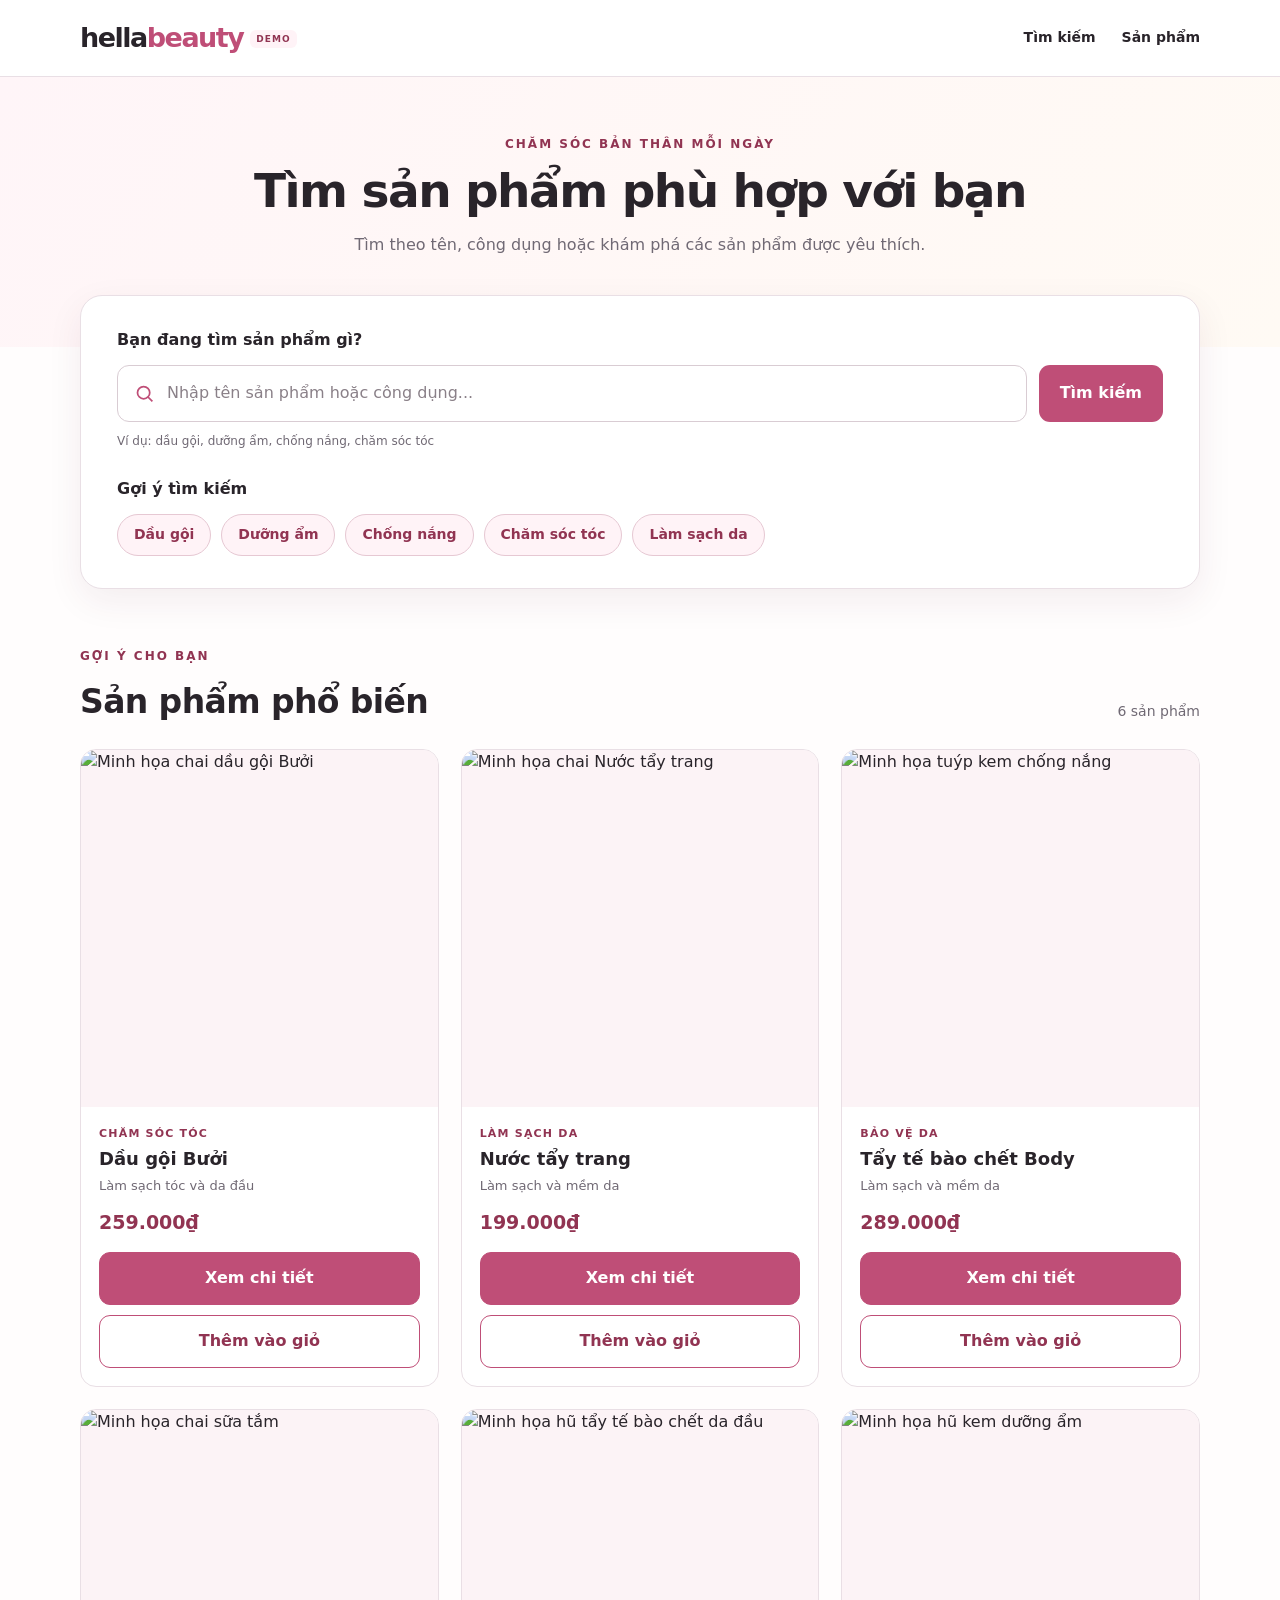
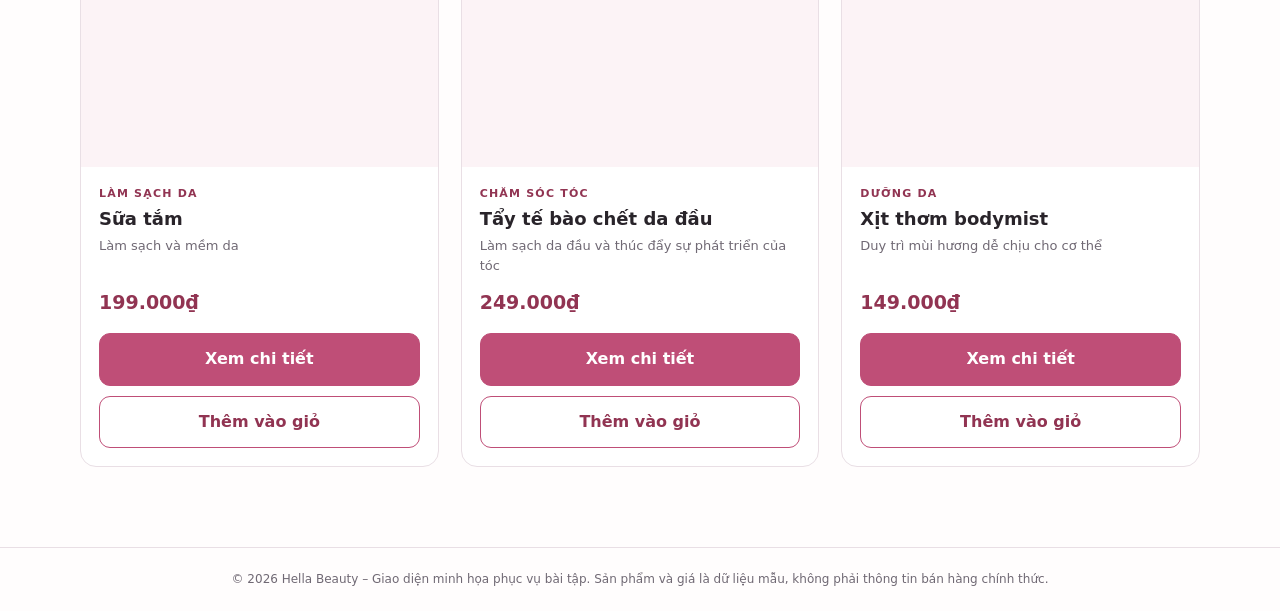
==== index.html @ aa814d8e "Add files via upload" ====
﻿<!DOCTYPE html>
<html lang="vi">
<head>
  <meta charset="UTF-8">
  <meta name="viewport" content="width=device-width, initial-scale=1.0">
  <meta name="description" content="Giao diện tìm kiếm và khám phá sản phẩm mỹ phẩm – bản demo HTML5, CSS3 và JavaScript thuần.">
  <title>Tìm kiếm sản phẩm | Hella Beauty Demo</title>
  <link rel="stylesheet" href="styles.css">
  <script src="script.js" defer></script>
</head>
<body>
  <header class="site-header">
    <div class="container header-inner">
      <a class="brand" href="index.html" aria-label="Hella Beauty Demo - về đầu trang">hella<span>beauty</span><small>DEMO</small></a>
      <nav class="main-nav" aria-label="Điều hướng chính">
        <a href="#tim-kiem">Tìm kiếm</a>
        <a href="#san-pham">Sản phẩm</a>
      </nav>
    </div>
  </header>

  <main>
    <section class="hero" aria-labelledby="page-title">
      <div class="container">
        <p class="eyebrow">CHĂM SÓC BẢN THÂN MỖI NGÀY</p>
        <h1 id="page-title">Tìm sản phẩm phù hợp với bạn</h1>
        <p class="hero-description">Tìm theo tên, công dụng hoặc khám phá các sản phẩm được yêu thích.</p>
      </div>
    </section>

    <section class="search-section container" id="tim-kiem" aria-labelledby="search-heading">
      <h2 id="search-heading" class="visually-hidden">Tìm kiếm sản phẩm</h2>
      <div class="search-panel">
        <form class="search-form" id="search-form" role="search">
          <label for="search-input" class="search-label">Bạn đang tìm sản phẩm gì?</label>
          <div class="search-row">
            <div class="input-wrap">
              <svg class="search-icon" width="21" height="21" viewBox="0 0 24 24" fill="none" stroke="currentColor" stroke-width="2" aria-hidden="true"><circle cx="11" cy="11" r="7"></circle><path d="m16 16 5 5"></path></svg>
              <input id="search-input" type="search" name="q" autocomplete="off" placeholder="Nhập tên sản phẩm hoặc công dụng..." aria-describedby="search-hint" aria-controls="history-section">
            </div>
            <button class="btn btn-primary search-submit" type="submit">Tìm kiếm</button>
          </div>
          <p id="search-hint" class="hint">Ví dụ: dầu gội, dưỡng ẩm, chống nắng, chăm sóc tóc</p>
        </form>

        <section class="history-section" id="history-section" aria-labelledby="history-heading" hidden>
          <div class="section-heading-inline">
            <h3 id="history-heading">Tìm kiếm gần đây</h3>
            <button type="button" class="text-button" id="clear-history">Xóa lịch sử</button>
          </div>
          <ul id="history-list" class="history-list" aria-label="Các tìm kiếm gần đây"></ul>
        </section>

        <section class="suggestions" aria-labelledby="suggestions-heading">
          <h3 id="suggestions-heading">Gợi ý tìm kiếm</h3>
          <div class="chip-list">
            <button type="button" class="chip" data-query="Dầu gội">Dầu gội</button>
            <button type="button" class="chip" data-query="Dưỡng ẩm">Dưỡng ẩm</button>
            <button type="button" class="chip" data-query="Chống nắng">Chống nắng</button>
            <button type="button" class="chip" data-query="Chăm sóc tóc">Chăm sóc tóc</button>
            <button type="button" class="chip" data-query="Làm sạch da">Làm sạch da</button>
          </div>
        </section>
      </div>
    </section>

    <section class="products-section container" id="san-pham" aria-labelledby="products-heading">
      <div class="products-heading-row">
        <div>
          <p class="eyebrow">GỢI Ý CHO BẠN</p>
          <h2 id="products-heading">Sản phẩm phổ biến</h2>
        </div>
        <p class="product-count" id="product-count">6 sản phẩm</p>
      </div>
      <p id="search-feedback" class="search-feedback" role="status" aria-live="polite"></p>
      <div class="product-grid" id="product-grid">
        <article class="product-card" data-name="Dầu gội Bưởi" data-keywords="dau goi buoi cham soc toc lam sach toc">
          <div class="product-image"><img src="image/dau-goi.webp" alt="Minh họa chai dầu gội Bưởi" width="360" height="360"></div>
          <div class="product-info"><p class="product-category">CHĂM SÓC TÓC</p><h3>Dầu gội Bưởi</h3><p class="product-description">Làm sạch tóc và da đầu</p><p class="product-price">259.000₫</p>
            <button class="btn btn-detail" type="button" data-product="Dầu gội Bưởi">Xem chi tiết</button>
            <button class="btn btn-outline product-action" type="button" data-product="Dầu gội Bưởi">Thêm vào giỏ</button></div>
        </article>
        <article class="product-card" data-name="Nước tẩy trang" data-keywords="nuoc tay trang lam sach da mat">
          <div class="product-image"><img src="image/tay-trang.webp" alt="Minh họa chai Nước tẩy trang" width="360" height="360"></div>
          <div class="product-info"><p class="product-category">LÀM SẠCH DA</p><h3>Nước tẩy trang</h3><p class="product-description">Làm sạch và mềm da</p><p class="product-price">199.000₫</p>
            <button class="btn btn-detail" type="button" data-product="Nước tẩy trang">Xem chi tiết</button>
            <button class="btn btn-outline product-action" type="button" data-product="Nước tẩy trang">Thêm vào giỏ</button></div>
        </article>
        <article class="product-card" data-name="Tẩy tế bào chết Body" data-keywords="tay te bao chet body">
          <div class="product-image"><img src="image/tay-te-bao-body.webp" alt="Minh họa tuýp kem chống nắng" width="360" height="360"></div>
          <div class="product-info"><p class="product-category">BẢO VỆ DA</p><h3>Tẩy tế bào chết Body</h3><p class="product-description">Làm sạch và mềm da</p><p class="product-price">289.000₫</p>
            <button class="btn btn-detail" type="button" data-product="Tẩy tế bào chết Body">Xem chi tiết</button>
            <button class="btn btn-outline product-action" type="button" data-product="Tẩy tế bào chết Body">Thêm vào giỏ</button></div>
        </article>
        <article class="product-card" data-name="Sữa tắm" data-keywords="sua tam lam sach da">
          <div class="product-image"><img src="image/sua-tam.jpg" alt="Minh họa chai sữa tắm" width="360" height="360"></div>
          <div class="product-info"><p class="product-category">LÀM SẠCH DA</p><h3>Sữa tắm</h3><p class="product-description">Làm sạch và mềm da</p><p class="product-price">199.000₫</p>
            <button class="btn btn-detail" type="button" data-product="Sữa tắm">Xem chi tiết</button>
            <button class="btn btn-outline product-action" type="button" data-product="Sữa tắm">Thêm vào giỏ</button></div>
        </article>
        <article class="product-card" data-name="Tẩy tế bào chết da đầu" data-keywords="tay te bao chet da dau">
          <div class="product-image"><img src="image/tay-te-bao-da-dau.jpg" alt="Minh họa hũ tẩy tế bào chết da đầu" width="360" height="360"></div>
          <div class="product-info"><p class="product-category">CHĂM SÓC TÓC</p><h3>Tẩy tế bào chết da đầu</h3><p class="product-description">Làm sạch da đầu và thúc đẩy sự phát triển của tóc</p><p class="product-price">249.000₫</p>
            <button class="btn btn-detail" type="button" data-product="Tẩy tế bào chết da đầu">Xem chi tiết</button>
            <button class="btn btn-outline product-action" type="button" data-product="Tẩy tế bào chết da đầu">Thêm vào giỏ</button></div>
        </article>
        <article class="product-card" data-name="Xịt thơm bodymist" data-keywords="xit thom bodymist">
          <div class="product-image"><img src="image/bodymist.webp" alt="Minh họa hũ kem dưỡng ẩm" width="360" height="360"></div>
          <div class="product-info"><p class="product-category">DƯỠNG DA</p><h3>Xịt thơm bodymist</h3><p class="product-description">Duy trì mùi hương dễ chịu cho cơ thể</p><p class="product-price">149.000₫</p>
            <button class="btn btn-detail" type="button" data-product="Xịt thơm bodymist">Xem chi tiết</button>
            <button class="btn btn-outline product-action" type="button" data-product="Xịt thơm bodymist">Thêm vào giỏ</button></div>
        </article>
      </div>
      <div id="empty-state" class="empty-state" hidden><h3>Chưa tìm thấy sản phẩm phù hợp</h3><p>Hãy thử từ khóa khác như “dưỡng ẩm”, “dầu gội” hoặc “chống nắng”.</p><button type="button" id="show-all" class="btn btn-primary">Xem tất cả sản phẩm</button></div>
    </section>
  </main>
  <footer class="site-footer"><div class="container"><p>© 2026 Hella Beauty – Giao diện minh họa phục vụ bài tập. Sản phẩm và giá là dữ liệu mẫu, không phải thông tin bán hàng chính thức.</p></div></footer>
  <div class="toast" id="toast" role="status" aria-live="polite" hidden></div>
</body>
</html>
---- styles.css ----
:root{--pink:#bf4e77;--pink-dark:#913452;--pink-light:#fff3f7;--ink:#29242a;--muted:#706974;--line:#e9dfe5;--white:#fff;--radius:16px;--shadow:0 12px 36px rgba(80,34,53,.07)}
*{box-sizing:border-box}html{scroll-behavior:smooth}body{margin:0;font-family:system-ui,-apple-system,"Segoe UI",Roboto,Arial,sans-serif;color:var(--ink);background:#fffdfd;line-height:1.55}button,input{font:inherit}button{cursor:pointer}a{color:inherit;text-decoration:none}img{display:block;max-width:100%}[hidden]{display:none!important}.container{width:min(1120px,calc(100% - 40px));margin-inline:auto}.visually-hidden{position:absolute;width:1px;height:1px;padding:0;margin:-1px;overflow:hidden;clip:rect(0,0,0,0);white-space:nowrap;border:0}
.site-header{background:white;border-bottom:1px solid var(--line)}.header-inner{min-height:76px;display:flex;justify-content:space-between;align-items:center;gap:20px}.brand{font-size:27px;font-weight:850;letter-spacing:-1.5px;white-space:nowrap}.brand span{color:var(--pink)}.brand small{font-size:9px;letter-spacing:1px;background:var(--pink-light);color:var(--pink-dark);padding:4px 6px;border-radius:6px;margin-left:7px;vertical-align:middle}.main-nav{display:flex;gap:26px;font-size:14px;font-weight:650}.main-nav a:hover{color:var(--pink)}
.hero{text-align:center;background:linear-gradient(125deg,#fff5f8,#fffaf4);padding:58px 0 90px}.eyebrow{color:var(--pink-dark);font-size:12px;letter-spacing:2px;font-weight:800;margin:0 0 10px}.hero h1{font-size:clamp(30px,4.5vw,47px);line-height:1.15;letter-spacing:-1.5px;margin:0 0 15px}.hero-description{color:var(--muted);font-size:16px;margin:0}
.search-section{margin-top:-52px;position:relative}.search-panel{padding:32px 36px;background:white;border:1px solid var(--line);border-radius:22px;box-shadow:var(--shadow)}.search-label{display:block;font-weight:750;margin-bottom:12px}.search-row{display:flex;gap:12px}.input-wrap{display:flex;align-items:center;gap:12px;border:1.5px solid #d9ccd3;border-radius:12px;padding:0 16px;min-width:0;flex:1;background:#fff}.input-wrap:focus-within{border-color:var(--pink);box-shadow:0 0 0 3px rgba(191,78,119,.15)}.search-icon{flex:none;color:var(--pink)}input[type=search]{width:100%;min-width:0;border:0;outline:0;padding:15px 0;background:transparent;color:var(--ink);font-size:16px}input::placeholder{color:#8a8088}.btn{border-radius:11px;padding:13px 20px;font-weight:750;border:1px solid transparent;transition:background .15s,color .15s,transform .15s}.btn:hover{transform:translateY(-1px)}.btn-primary{background:var(--pink);color:white}.btn-primary:hover{background:var(--pink-dark)}.btn-outline{border-color:var(--pink);color:var(--pink-dark);background:white;width:100%}.btn-outline:hover{background:var(--pink-light)}.hint{font-size:12px;color:var(--muted);margin:10px 0 0}.suggestions{margin-top:26px}.suggestions h3,.history-section h3{font-size:16px;margin:0 0 13px}.chip-list,.history-list{display:flex;gap:10px;flex-wrap:wrap}.chip{border-radius:100px;border:1px solid #e6c8d3;background:var(--pink-light);padding:9px 16px;color:var(--pink-dark);font-weight:650;font-size:14px}.chip:hover{background:#f8dce7}.history-section{border-top:1px solid var(--line);margin-top:26px;padding-top:24px}.section-heading-inline{display:flex;align-items:center;justify-content:space-between;gap:15px}.text-button{border:0;background:transparent;color:var(--pink-dark);font-weight:650;padding:4px 0}.text-button:hover{text-decoration:underline}.history-list{list-style:none;margin:0;padding:0}.history-item{display:flex;align-items:center;gap:2px;background:#f7f3f5;border-radius:100px}.history-query,.history-remove{border:0;background:transparent;padding:8px 10px;color:var(--ink)}.history-query{padding-left:14px}.history-remove{color:var(--pink-dark);font-size:20px;line-height:1;border-radius:50%}.history-query:hover{text-decoration:underline}
.products-section{padding-top:58px;padding-bottom:80px}.products-heading-row{display:flex;justify-content:space-between;align-items:end;gap:20px;margin-bottom:22px}.products-heading-row h2{margin:0;font-size:clamp(25px,3vw,33px);letter-spacing:-.6px}.product-count{font-size:14px;color:var(--muted);margin:0 0 4px}.search-feedback{color:var(--muted);margin:-5px 0 15px;font-size:14px}.search-feedback:empty{display:none}.product-grid{display:grid;grid-template-columns:repeat(3,minmax(0,1fr));gap:22px}.product-card{border:1px solid var(--line);background:white;border-radius:var(--radius);overflow:hidden;display:flex;flex-direction:column;min-width:0;transition:box-shadow .2s,transform .2s}.product-card:hover{box-shadow:var(--shadow);transform:translateY(-3px)}.product-image{aspect-ratio:1/1;background:#fcf3f6}.product-image img{width:100%;height:100%;object-fit:cover}.product-info{padding:18px;display:flex;flex-direction:column;flex:1}.product-category{margin:0 0 5px;color:var(--pink-dark);font-size:11px;letter-spacing:1.2px;font-weight:750}.product-card h3{font-size:18px;line-height:1.35;margin:0 0 5px}.product-description{color:var(--muted);font-size:13px;margin:0 0 12px}.product-price{color:var(--pink-dark);font-weight:850;font-size:19px;margin:auto 0 15px}.empty-state{text-align:center;background:var(--pink-light);padding:45px 22px;border-radius:16px}.empty-state h3{margin:0 0 8px}.empty-state p{color:var(--muted);margin:0 0 18px}.site-footer{border-top:1px solid var(--line);padding:22px 0;color:var(--muted);text-align:center;font-size:12px}.site-footer p{margin:0}.toast{position:fixed;right:20px;bottom:20px;background:#333;color:white;border-radius:12px;padding:14px 20px;box-shadow:0 8px 25px #0002;z-index:20;font-size:14px}
:focus-visible{outline:3px solid #a63760;outline-offset:3px}@media(min-width:1050px){.product-grid{grid-template-columns:repeat(3,minmax(0,1fr))}}@media(max-width:800px){.product-grid{grid-template-columns:repeat(2,minmax(0,1fr));gap:15px}.search-panel{padding:26px}.hero{padding:45px 0 85px}}@media(max-width:520px){.container{width:min(100% - 28px,1120px)}.header-inner{min-height:65px}.brand{font-size:23px}.main-nav{gap:12px;font-size:12px}.hero{padding:42px 0 75px}.hero-description{font-size:14px}.search-section{margin-top:-38px}.search-panel{padding:20px 16px;border-radius:16px}.search-row{flex-direction:column;gap:10px}.search-submit{width:100%}.suggestions{margin-top:22px}.chip{font-size:13px;padding:8px 12px}.products-section{padding-top:42px;padding-bottom:55px}.product-grid{gap:12px}.product-info{padding:12px}.product-card h3{font-size:15px}.product-description{font-size:12px}.product-price{font-size:16px;margin-bottom:12px}.product-action{font-size:12px;padding:10px 6px}.product-count{font-size:12px}}
@media(prefers-reduced-motion:reduce){html{scroll-behavior:auto}*,*:before,*:after{transition:none!important}}

.product-details{width:100%;margin-bottom:8px}.product-modal{position:fixed;inset:0;z-index:30;display:grid;place-items:center;padding:20px;background:#21151dbb}.product-modal-panel{position:relative;width:min(100%,440px);padding:30px;background:white;border-radius:18px;box-shadow:var(--shadow)}.product-modal-panel h2{margin:0 0 10px}.product-modal-panel>p:not(.product-category):not(.product-price){color:var(--muted)}.product-modal-panel .product-price{margin:18px 0 0}.product-modal-close{position:absolute;top:12px;right:14px;border:0;background:transparent;font-size:28px;color:var(--muted)}
/* Nút xem chi tiết sản phẩm */
.btn-detail {
  width: 100%;
  margin-bottom: 10px;
  background-color: var(--pink);
  color: white;
  border: 1px solid var(--pink);
  border-radius: 11px;
  padding: 13px 20px;
  font-weight: 750;
  cursor: pointer;
  transition: background-color 0.2s ease;
}

.btn-detail:hover {
  background-color: var(--pink-dark);
}

/* Giao diện nút trên điện thoại */
@media (max-width: 520px) {
  .product-details {
    font-size: 12px;
    padding: 10px 6px;
    margin-bottom: 8px;
  }
}
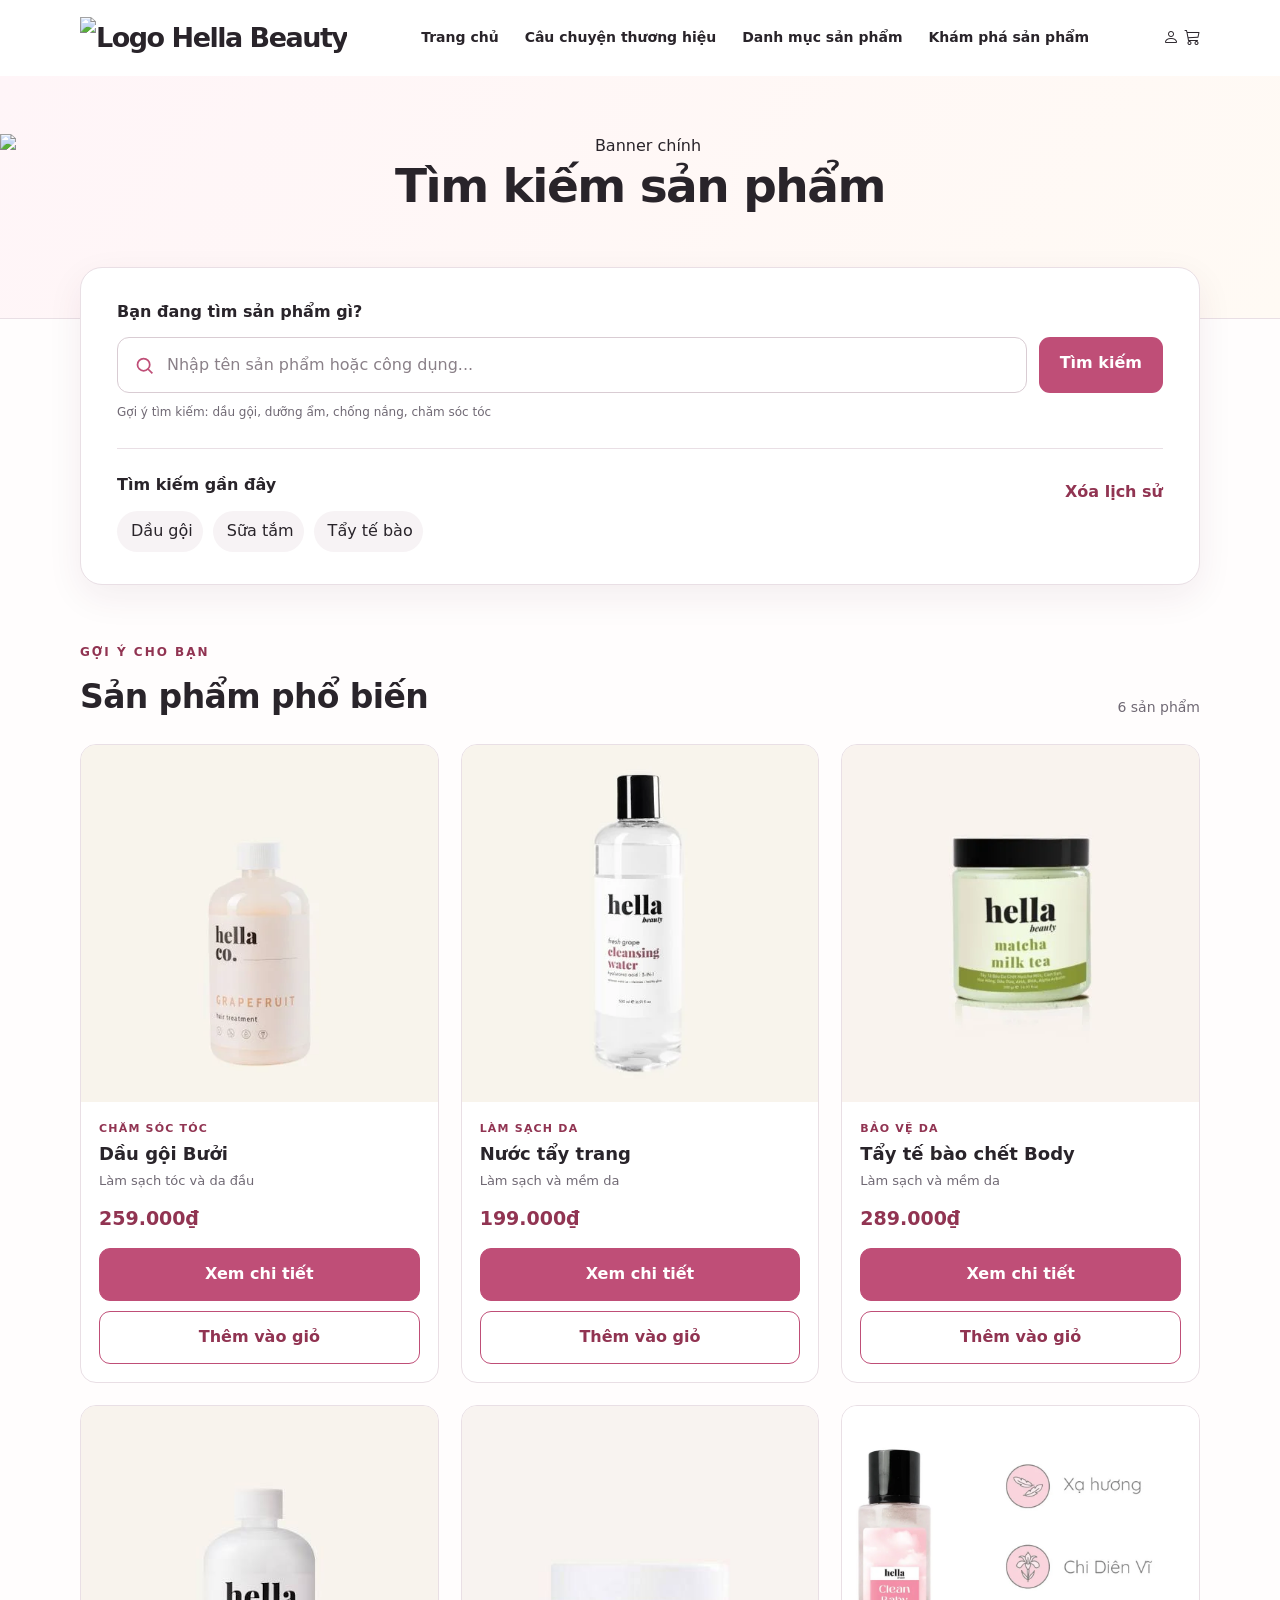
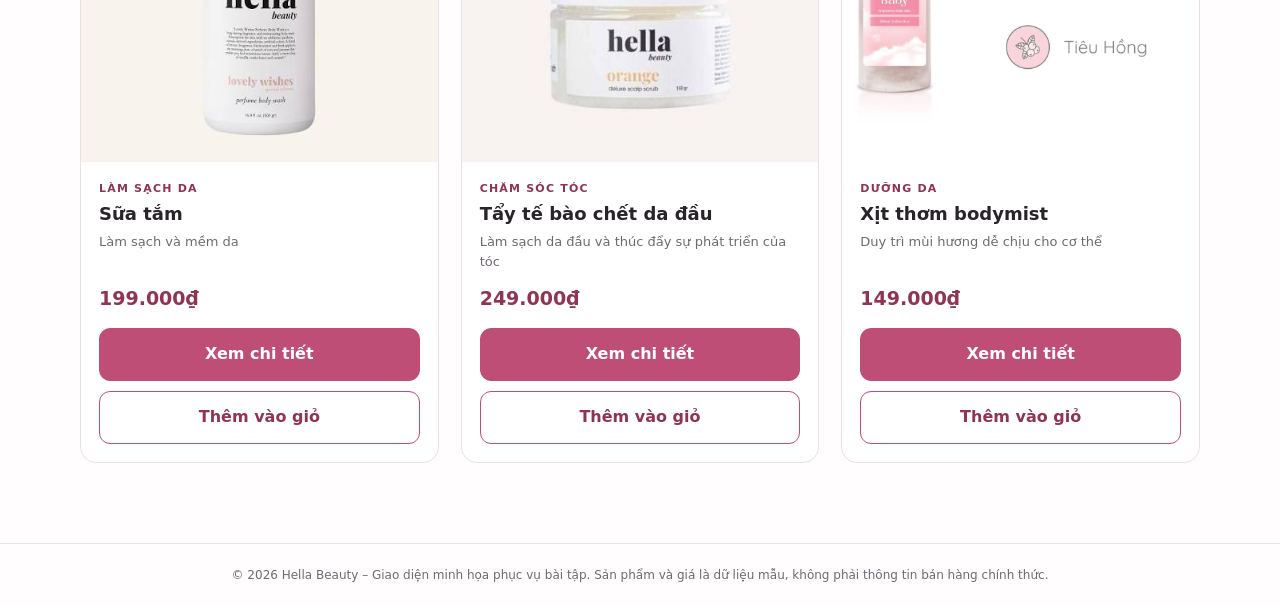
==== commit 2870cec0: "Rename ecommerce-ui-improvement/index.html to index.html" ====
--- a/index.html
+++ b/index.html
@@ -1,33 +1,61 @@
 ﻿<!DOCTYPE html>
 <html lang="vi">
+
 <head>
   <meta charset="UTF-8">
   <meta name="viewport" content="width=device-width, initial-scale=1.0">
   <meta name="description" content="Giao diện tìm kiếm và khám phá sản phẩm mỹ phẩm – bản demo HTML5, CSS3 và JavaScript thuần.">
   <title>Tìm kiếm sản phẩm | Hella Beauty Demo</title>
-  <link rel="stylesheet" href="styles.css">
-  <script src="script.js" defer></script>
+  <link rel="stylesheet" href="css/styles.css">
+  <link rel="stylesheet" href="https://cdn.jsdelivr.net/npm/bootstrap-icons@1.13.2/font/bootstrap-icons.min.css">
+
+  <link rel="preconnect" href="https://fonts.googleapis.com">
+  <link rel="preconnect" href="https://fonts.gstatic.com" crossorigin>
+  <link href="https://fonts.googleapis.com/css2?family=Be+Vietnam+Pro:ital,wght@0,100;0,200;0,300;0,400;0,500;0,600;0,700;0,800;0,900;1,100;1,200;1,300;1,400;1,500;1,600;1,700;1,800;1,900&family=Francois+One&family=Playfair:ital,opsz,wght@0,5..1200,300..900;1,5..1200,300..900&display=swap" rel="stylesheet">
 </head>
+
+
 <body>
   <header class="site-header">
     <div class="container header-inner">
-      <a class="brand" href="index.html" aria-label="Hella Beauty Demo - về đầu trang">hella<span>beauty</span><small>DEMO</small></a>
+      <a class="brand" href="index.html" aria-label="Hella Beauty - Trang chủ">
+        <img src="image/hella.png" alt="Logo Hella Beauty" class="brand-logo">
+      </a>
+
+      <!-- Các mục điều hướng ở giữa -->
       <nav class="main-nav" aria-label="Điều hướng chính">
-        <a href="#tim-kiem">Tìm kiếm</a>
-        <a href="#san-pham">Sản phẩm</a>
+        <a href="#trang-chu.html"> Trang chủ</a>
+        <a href="#cau-chuyen.html">Câu chuyện thương hiệu</a>
+        <a href="#danh-muc-san-pham.html">Danh mục sản phẩm</a>
+        <a href="#san-pham">Khám phá sản phẩm</a>
       </nav>
+
+      <!-- Biểu tượng tài khoản và giỏ hàng -->
+      <div class="header-actions">
+        <!-- Tài khoản -->
+        <a href="tai-khoan.html" class="header-icon" aria-label="Tài khoản">
+          <i class="bi bi-person" aria-hidden="true"></i>
+        </a>
+        <!-- Giỏ hàng -->
+        <a href="gio-hang.html" class="header-icon" aria-label="Giỏ hàng">
+          <i class="bi bi-cart3" aria-hidden="true"></i>
+       </a>
+      </div>
     </div>
+
+    <!-- Tiêu đề trang -->
+    <section class="hero" aria-labelledby="page-title">
+      <!-- Hình ảnh banner -->
+      <img src="image/banner2.webp" alt="Banner chính"class="hero-banner-image">
+
+      <!-- Tiêu đề trên banner -->
+      <div class="container hero-content">
+        <h1 id="page-title">Tìm kiếm sản phẩm</h1>
+      </div>
+    </section>
   </header>
 
   <main>
-    <section class="hero" aria-labelledby="page-title">
-      <div class="container">
-        <p class="eyebrow">CHĂM SÓC BẢN THÂN MỖI NGÀY</p>
-        <h1 id="page-title">Tìm sản phẩm phù hợp với bạn</h1>
-        <p class="hero-description">Tìm theo tên, công dụng hoặc khám phá các sản phẩm được yêu thích.</p>
-      </div>
-    </section>
-
     <section class="search-section container" id="tim-kiem" aria-labelledby="search-heading">
       <h2 id="search-heading" class="visually-hidden">Tìm kiếm sản phẩm</h2>
       <div class="search-panel">
@@ -38,28 +66,30 @@
               <svg class="search-icon" width="21" height="21" viewBox="0 0 24 24" fill="none" stroke="currentColor" stroke-width="2" aria-hidden="true"><circle cx="11" cy="11" r="7"></circle><path d="m16 16 5 5"></path></svg>
               <input id="search-input" type="search" name="q" autocomplete="off" placeholder="Nhập tên sản phẩm hoặc công dụng..." aria-describedby="search-hint" aria-controls="history-section">
             </div>
-            <button class="btn btn-primary search-submit" type="submit">Tìm kiếm</button>
-          </div>
-          <p id="search-hint" class="hint">Ví dụ: dầu gội, dưỡng ẩm, chống nắng, chăm sóc tóc</p>
+            <a href="#san-pham" class="btn btn-primary search-submit">Tìm kiếm</a>
+          </div>
+          <p id="search-hint" class="hint">Gợi ý tìm kiếm: dầu gội, dưỡng ẩm, chống nắng, chăm sóc tóc</p>
         </form>
 
-        <section class="history-section" id="history-section" aria-labelledby="history-heading" hidden>
+        <section class="history-section" id="history-section" aria-labelledby="history-heading">
           <div class="section-heading-inline">
             <h3 id="history-heading">Tìm kiếm gần đây</h3>
             <button type="button" class="text-button" id="clear-history">Xóa lịch sử</button>
           </div>
-          <ul id="history-list" class="history-list" aria-label="Các tìm kiếm gần đây"></ul>
-        </section>
-
-        <section class="suggestions" aria-labelledby="suggestions-heading">
-          <h3 id="suggestions-heading">Gợi ý tìm kiếm</h3>
-          <div class="chip-list">
-            <button type="button" class="chip" data-query="Dầu gội">Dầu gội</button>
-            <button type="button" class="chip" data-query="Dưỡng ẩm">Dưỡng ẩm</button>
-            <button type="button" class="chip" data-query="Chống nắng">Chống nắng</button>
-            <button type="button" class="chip" data-query="Chăm sóc tóc">Chăm sóc tóc</button>
-            <button type="button" class="chip" data-query="Làm sạch da">Làm sạch da</button>
-          </div>
+
+          <ul id="history-list" class="history-list" aria-label="Các tìm kiếm gần đây">
+            <li class="history-item">
+              <span class="history-query">Dầu gội</span>
+            </li>
+
+            <li class="history-item">
+              <span class="history-query">Sữa tắm</span>
+            </li>
+
+           <li class="history-item">
+             <span class="history-query">Tẩy tế bào</span>
+           </li>
+         </ul>
         </section>
       </div>
     </section>
@@ -74,46 +104,98 @@
       </div>
       <p id="search-feedback" class="search-feedback" role="status" aria-live="polite"></p>
       <div class="product-grid" id="product-grid">
+
+        <!-- Thẻ sản phẩm 1-->
         <article class="product-card" data-name="Dầu gội Bưởi" data-keywords="dau goi buoi cham soc toc lam sach toc">
-          <div class="product-image"><img src="image/dau-goi.webp" alt="Minh họa chai dầu gội Bưởi" width="360" height="360"></div>
-          <div class="product-info"><p class="product-category">CHĂM SÓC TÓC</p><h3>Dầu gội Bưởi</h3><p class="product-description">Làm sạch tóc và da đầu</p><p class="product-price">259.000₫</p>
+          <div class="product-image">
+            <img src="image/dau-goi.webp" alt="Ảnh chai dầu gội Bưởi">
+          </div>
+          <!-- Thông tin sản phẩm 1-->
+          <div class="product-info">
+            <p class="product-category">CHĂM SÓC TÓC</p>
+            <h3>Dầu gội Bưởi</h3>
+            <p class="product-description">Làm sạch tóc và da đầu</p>
+            <p class="product-price">259.000₫</p>
             <button class="btn btn-detail" type="button" data-product="Dầu gội Bưởi">Xem chi tiết</button>
             <button class="btn btn-outline product-action" type="button" data-product="Dầu gội Bưởi">Thêm vào giỏ</button></div>
         </article>
+
+        <!-- Thẻ sản phẩm 2-->
         <article class="product-card" data-name="Nước tẩy trang" data-keywords="nuoc tay trang lam sach da mat">
-          <div class="product-image"><img src="image/tay-trang.webp" alt="Minh họa chai Nước tẩy trang" width="360" height="360"></div>
-          <div class="product-info"><p class="product-category">LÀM SẠCH DA</p><h3>Nước tẩy trang</h3><p class="product-description">Làm sạch và mềm da</p><p class="product-price">199.000₫</p>
+          <div class="product-image">
+            <img src="image/tay-trang.webp" alt="Ảnh chai Nước tẩy trang">
+          </div>
+          <!-- Thông tin sản phẩm 2-->
+          <div class="product-info">
+            <p class="product-category">LÀM SẠCH DA</p>
+            <h3>Nước tẩy trang</h3>
+            <p class="product-description">Làm sạch và mềm da</p>
+            <p class="product-price">199.000₫</p>
             <button class="btn btn-detail" type="button" data-product="Nước tẩy trang">Xem chi tiết</button>
             <button class="btn btn-outline product-action" type="button" data-product="Nước tẩy trang">Thêm vào giỏ</button></div>
         </article>
+
+        <!-- Thẻ sản phẩm 3-->
         <article class="product-card" data-name="Tẩy tế bào chết Body" data-keywords="tay te bao chet body">
-          <div class="product-image"><img src="image/tay-te-bao-body.webp" alt="Minh họa tuýp kem chống nắng" width="360" height="360"></div>
-          <div class="product-info"><p class="product-category">BẢO VỆ DA</p><h3>Tẩy tế bào chết Body</h3><p class="product-description">Làm sạch và mềm da</p><p class="product-price">289.000₫</p>
+          <div class="product-image">
+            <img src="image/tay-te-bao-body.webp" alt="Ảnh chai Tẩy tế bào chết Body">
+          </div>
+          <!-- Thông tin sản phẩm 3-->
+          <div class="product-info">
+            <p class="product-category">BẢO VỆ DA</p>
+            <h3>Tẩy tế bào chết Body</h3>
+            <p class="product-description">Làm sạch và mềm da</p>
+            <p class="product-price">289.000₫</p>
             <button class="btn btn-detail" type="button" data-product="Tẩy tế bào chết Body">Xem chi tiết</button>
             <button class="btn btn-outline product-action" type="button" data-product="Tẩy tế bào chết Body">Thêm vào giỏ</button></div>
         </article>
+
+        <!-- Thẻ sản phẩm 4-->
         <article class="product-card" data-name="Sữa tắm" data-keywords="sua tam lam sach da">
-          <div class="product-image"><img src="image/sua-tam.jpg" alt="Minh họa chai sữa tắm" width="360" height="360"></div>
+          <div class="product-image">
+            <img src="image/sua-tam.jpg" alt="Ảnh chai sữa tắm">
+          </div>
+          <!-- Thông tin sản phẩm 4-->
           <div class="product-info"><p class="product-category">LÀM SẠCH DA</p><h3>Sữa tắm</h3><p class="product-description">Làm sạch và mềm da</p><p class="product-price">199.000₫</p>
             <button class="btn btn-detail" type="button" data-product="Sữa tắm">Xem chi tiết</button>
             <button class="btn btn-outline product-action" type="button" data-product="Sữa tắm">Thêm vào giỏ</button></div>
         </article>
+
+        <!-- Thẻ sản phẩm 5-->
         <article class="product-card" data-name="Tẩy tế bào chết da đầu" data-keywords="tay te bao chet da dau">
-          <div class="product-image"><img src="image/tay-te-bao-da-dau.jpg" alt="Minh họa hũ tẩy tế bào chết da đầu" width="360" height="360"></div>
-          <div class="product-info"><p class="product-category">CHĂM SÓC TÓC</p><h3>Tẩy tế bào chết da đầu</h3><p class="product-description">Làm sạch da đầu và thúc đẩy sự phát triển của tóc</p><p class="product-price">249.000₫</p>
+          <div class="product-image">
+            <img src="image/tay-te-bao-da-dau.jpg" alt="Ảnh hũ tẩy tế bào chết da đầu">
+          </div>
+          <!-- Thông tin sản phẩm 5-->
+          <div class="product-info">
+            <p class="product-category">CHĂM SÓC TÓC</p>
+            <h3>Tẩy tế bào chết da đầu</h3>
+            <p class="product-description">Làm sạch da đầu và thúc đẩy sự phát triển của tóc</p>
+            <p class="product-price">249.000₫</p>
             <button class="btn btn-detail" type="button" data-product="Tẩy tế bào chết da đầu">Xem chi tiết</button>
             <button class="btn btn-outline product-action" type="button" data-product="Tẩy tế bào chết da đầu">Thêm vào giỏ</button></div>
         </article>
+
+        <!-- Thẻ sản phẩm 6-->
         <article class="product-card" data-name="Xịt thơm bodymist" data-keywords="xit thom bodymist">
-          <div class="product-image"><img src="image/bodymist.webp" alt="Minh họa hũ kem dưỡng ẩm" width="360" height="360"></div>
-          <div class="product-info"><p class="product-category">DƯỠNG DA</p><h3>Xịt thơm bodymist</h3><p class="product-description">Duy trì mùi hương dễ chịu cho cơ thể</p><p class="product-price">149.000₫</p>
+          <div class="product-image">
+            <img src="image/bodymist.webp" alt="Ảnh chai xịt thơm bodymist">
+          </div>
+          <!-- Thông tin sản phẩm 6-->
+          <div class="product-info">
+            <p class="product-category">DƯỠNG DA</p>
+            <h3>Xịt thơm bodymist</h3>
+            <p class="product-description">Duy trì mùi hương dễ chịu cho cơ thể</p>
+            <p class="product-price">149.000₫</p>
             <button class="btn btn-detail" type="button" data-product="Xịt thơm bodymist">Xem chi tiết</button>
-            <button class="btn btn-outline product-action" type="button" data-product="Xịt thơm bodymist">Thêm vào giỏ</button></div>
+            <button class="btn btn-outline product-action" type="button" data-product="Xịt thơm bodymist">Thêm vào giỏ</button>
+          </div>
         </article>
       </div>
       <div id="empty-state" class="empty-state" hidden><h3>Chưa tìm thấy sản phẩm phù hợp</h3><p>Hãy thử từ khóa khác như “dưỡng ẩm”, “dầu gội” hoặc “chống nắng”.</p><button type="button" id="show-all" class="btn btn-primary">Xem tất cả sản phẩm</button></div>
     </section>
   </main>
+
   <footer class="site-footer"><div class="container"><p>© 2026 Hella Beauty – Giao diện minh họa phục vụ bài tập. Sản phẩm và giá là dữ liệu mẫu, không phải thông tin bán hàng chính thức.</p></div></footer>
   <div class="toast" id="toast" role="status" aria-live="polite" hidden></div>
 </body>
--- a/css/styles.css
+++ b/css/styles.css
@@ -0,0 +1,36 @@
+:root{--pink:#bf4e77;--pink-dark:#913452;--pink-light:#fff3f7;--ink:#29242a;--muted:#706974;--line:#e9dfe5;--white:#fff;--radius:16px;--shadow:0 12px 36px rgba(80,34,53,.07)}
+*{box-sizing:border-box}html{scroll-behavior:smooth}body{margin:0;font-family:system-ui,-apple-system,"Segoe UI",Roboto,Arial,sans-serif;color:var(--ink);background:#fffdfd;line-height:1.55}button,input{font:inherit}button{cursor:pointer}a{color:inherit;text-decoration:none}img{display:block;max-width:100%}[hidden]{display:none!important}.container{width:min(1120px,calc(100% - 40px));margin-inline:auto}.visually-hidden{position:absolute;width:1px;height:1px;padding:0;margin:-1px;overflow:hidden;clip:rect(0,0,0,0);white-space:nowrap;border:0}
+.site-header{background:white;border-bottom:1px solid var(--line)}.header-inner{min-height:76px;display:flex;justify-content:space-between;align-items:center;gap:20px}.brand{font-size:27px;font-weight:850;letter-spacing:-1.5px;white-space:nowrap}.brand span{color:var(--pink)}.brand small{font-size:9px;letter-spacing:1px;background:var(--pink-light);color:var(--pink-dark);padding:4px 6px;border-radius:6px;margin-left:7px;vertical-align:middle}.main-nav{display:flex;gap:26px;font-size:14px;font-weight:650}.main-nav a:hover{color:var(--pink)}
+.hero{text-align:center;background:linear-gradient(125deg,#fff5f8,#fffaf4);padding:58px 0 90px}.eyebrow{color:var(--pink-dark);font-size:12px;letter-spacing:2px;font-weight:800;margin:0 0 10px}.hero h1{font-size:clamp(30px,4.5vw,47px);line-height:1.15;letter-spacing:-1.5px;margin:0 0 15px}.hero-description{color:var(--muted);font-size:16px;margin:0}
+.search-section{margin-top:-52px;position:relative}.search-panel{padding:32px 36px;background:white;border:1px solid var(--line);border-radius:22px;box-shadow:var(--shadow)}.search-label{display:block;font-weight:750;margin-bottom:12px}.search-row{display:flex;gap:12px}.input-wrap{display:flex;align-items:center;gap:12px;border:1.5px solid #d9ccd3;border-radius:12px;padding:0 16px;min-width:0;flex:1;background:#fff}.input-wrap:focus-within{border-color:var(--pink);box-shadow:0 0 0 3px rgba(191,78,119,.15)}.search-icon{flex:none;color:var(--pink)}input[type=search]{width:100%;min-width:0;border:0;outline:0;padding:15px 0;background:transparent;color:var(--ink);font-size:16px}input::placeholder{color:#8a8088}.btn{border-radius:11px;padding:13px 20px;font-weight:750;border:1px solid transparent;transition:background .15s,color .15s,transform .15s}.btn:hover{transform:translateY(-1px)}.btn-primary{background:var(--pink);color:white}.btn-primary:hover{background:var(--pink-dark)}.btn-outline{border-color:var(--pink);color:var(--pink-dark);background:white;width:100%}.btn-outline:hover{background:var(--pink-light)}.hint{font-size:12px;color:var(--muted);margin:10px 0 0}.suggestions{margin-top:26px}.suggestions h3,.history-section h3{font-size:16px;margin:0 0 13px}.chip-list,.history-list{display:flex;gap:10px;flex-wrap:wrap}.chip{border-radius:100px;border:1px solid #e6c8d3;background:var(--pink-light);padding:9px 16px;color:var(--pink-dark);font-weight:650;font-size:14px}.chip:hover{background:#f8dce7}.history-section{border-top:1px solid var(--line);margin-top:26px;padding-top:24px}.section-heading-inline{display:flex;align-items:center;justify-content:space-between;gap:15px}.text-button{border:0;background:transparent;color:var(--pink-dark);font-weight:650;padding:4px 0}.text-button:hover{text-decoration:underline}.history-list{list-style:none;margin:0;padding:0}.history-item{display:flex;align-items:center;gap:2px;background:#f7f3f5;border-radius:100px}.history-query,.history-remove{border:0;background:transparent;padding:8px 10px;color:var(--ink)}.history-query{padding-left:14px}.history-remove{color:var(--pink-dark);font-size:20px;line-height:1;border-radius:50%}.history-query:hover{text-decoration:underline}
+.products-section{padding-top:58px;padding-bottom:80px}.products-heading-row{display:flex;justify-content:space-between;align-items:end;gap:20px;margin-bottom:22px}.products-heading-row h2{margin:0;font-size:clamp(25px,3vw,33px);letter-spacing:-.6px}.product-count{font-size:14px;color:var(--muted);margin:0 0 4px}.search-feedback{color:var(--muted);margin:-5px 0 15px;font-size:14px}.search-feedback:empty{display:none}.product-grid{display:grid;grid-template-columns:repeat(3,minmax(0,1fr));gap:22px}.product-card{border:1px solid var(--line);background:white;border-radius:var(--radius);overflow:hidden;display:flex;flex-direction:column;min-width:0;transition:box-shadow .2s,transform .2s}.product-card:hover{box-shadow:var(--shadow);transform:translateY(-3px)}.product-image{aspect-ratio:1/1;background:#fcf3f6}.product-image img{width:100%;height:100%;object-fit:cover}.product-info{padding:18px;display:flex;flex-direction:column;flex:1}.product-category{margin:0 0 5px;color:var(--pink-dark);font-size:11px;letter-spacing:1.2px;font-weight:750}.product-card h3{font-size:18px;line-height:1.35;margin:0 0 5px}.product-description{color:var(--muted);font-size:13px;margin:0 0 12px}.product-price{color:var(--pink-dark);font-weight:850;font-size:19px;margin:auto 0 15px}.empty-state{text-align:center;background:var(--pink-light);padding:45px 22px;border-radius:16px}.empty-state h3{margin:0 0 8px}.empty-state p{color:var(--muted);margin:0 0 18px}.site-footer{border-top:1px solid var(--line);padding:22px 0;color:var(--muted);text-align:center;font-size:12px}.site-footer p{margin:0}.toast{position:fixed;right:20px;bottom:20px;background:#333;color:white;border-radius:12px;padding:14px 20px;box-shadow:0 8px 25px #0002;z-index:20;font-size:14px}
+:focus-visible{outline:3px solid #a63760;outline-offset:3px}@media(min-width:1050px){.product-grid{grid-template-columns:repeat(3,minmax(0,1fr))}}@media(max-width:800px){.product-grid{grid-template-columns:repeat(2,minmax(0,1fr));gap:15px}.search-panel{padding:26px}.hero{padding:45px 0 85px}}@media(max-width:520px){.container{width:min(100% - 28px,1120px)}.header-inner{min-height:65px}.brand{font-size:23px}.main-nav{gap:12px;font-size:12px}.hero{padding:42px 0 75px}.hero-description{font-size:14px}.search-section{margin-top:-38px}.search-panel{padding:20px 16px;border-radius:16px}.search-row{flex-direction:column;gap:10px}.search-submit{width:100%}.suggestions{margin-top:22px}.chip{font-size:13px;padding:8px 12px}.products-section{padding-top:42px;padding-bottom:55px}.product-grid{gap:12px}.product-info{padding:12px}.product-card h3{font-size:15px}.product-description{font-size:12px}.product-price{font-size:16px;margin-bottom:12px}.product-action{font-size:12px;padding:10px 6px}.product-count{font-size:12px}}
+@media(prefers-reduced-motion:reduce){html{scroll-behavior:auto}*,*:before,*:after{transition:none!important}}
+
+.product-details{width:100%;margin-bottom:8px}.product-modal{position:fixed;inset:0;z-index:30;display:grid;place-items:center;padding:20px;background:#21151dbb}.product-modal-panel{position:relative;width:min(100%,440px);padding:30px;background:white;border-radius:18px;box-shadow:var(--shadow)}.product-modal-panel h2{margin:0 0 10px}.product-modal-panel>p:not(.product-category):not(.product-price){color:var(--muted)}.product-modal-panel .product-price{margin:18px 0 0}.product-modal-close{position:absolute;top:12px;right:14px;border:0;background:transparent;font-size:28px;color:var(--muted)}
+/* Nút xem chi tiết sản phẩm */
+.btn-detail {
+  width: 100%;
+  margin-bottom: 10px;
+  background-color: var(--pink);
+  color: white;
+  border: 1px solid var(--pink);
+  border-radius: 11px;
+  padding: 13px 20px;
+  font-weight: 750;
+  cursor: pointer;
+  transition: background-color 0.2s ease;
+}
+
+.btn-detail:hover {
+  background-color: var(--pink-dark);
+}
+
+/* Giao diện nút trên điện thoại */
+@media (max-width: 520px) {
+  .product-details {
+    font-size: 12px;
+    padding: 10px 6px;
+    margin-bottom: 8px;
+  }
+}
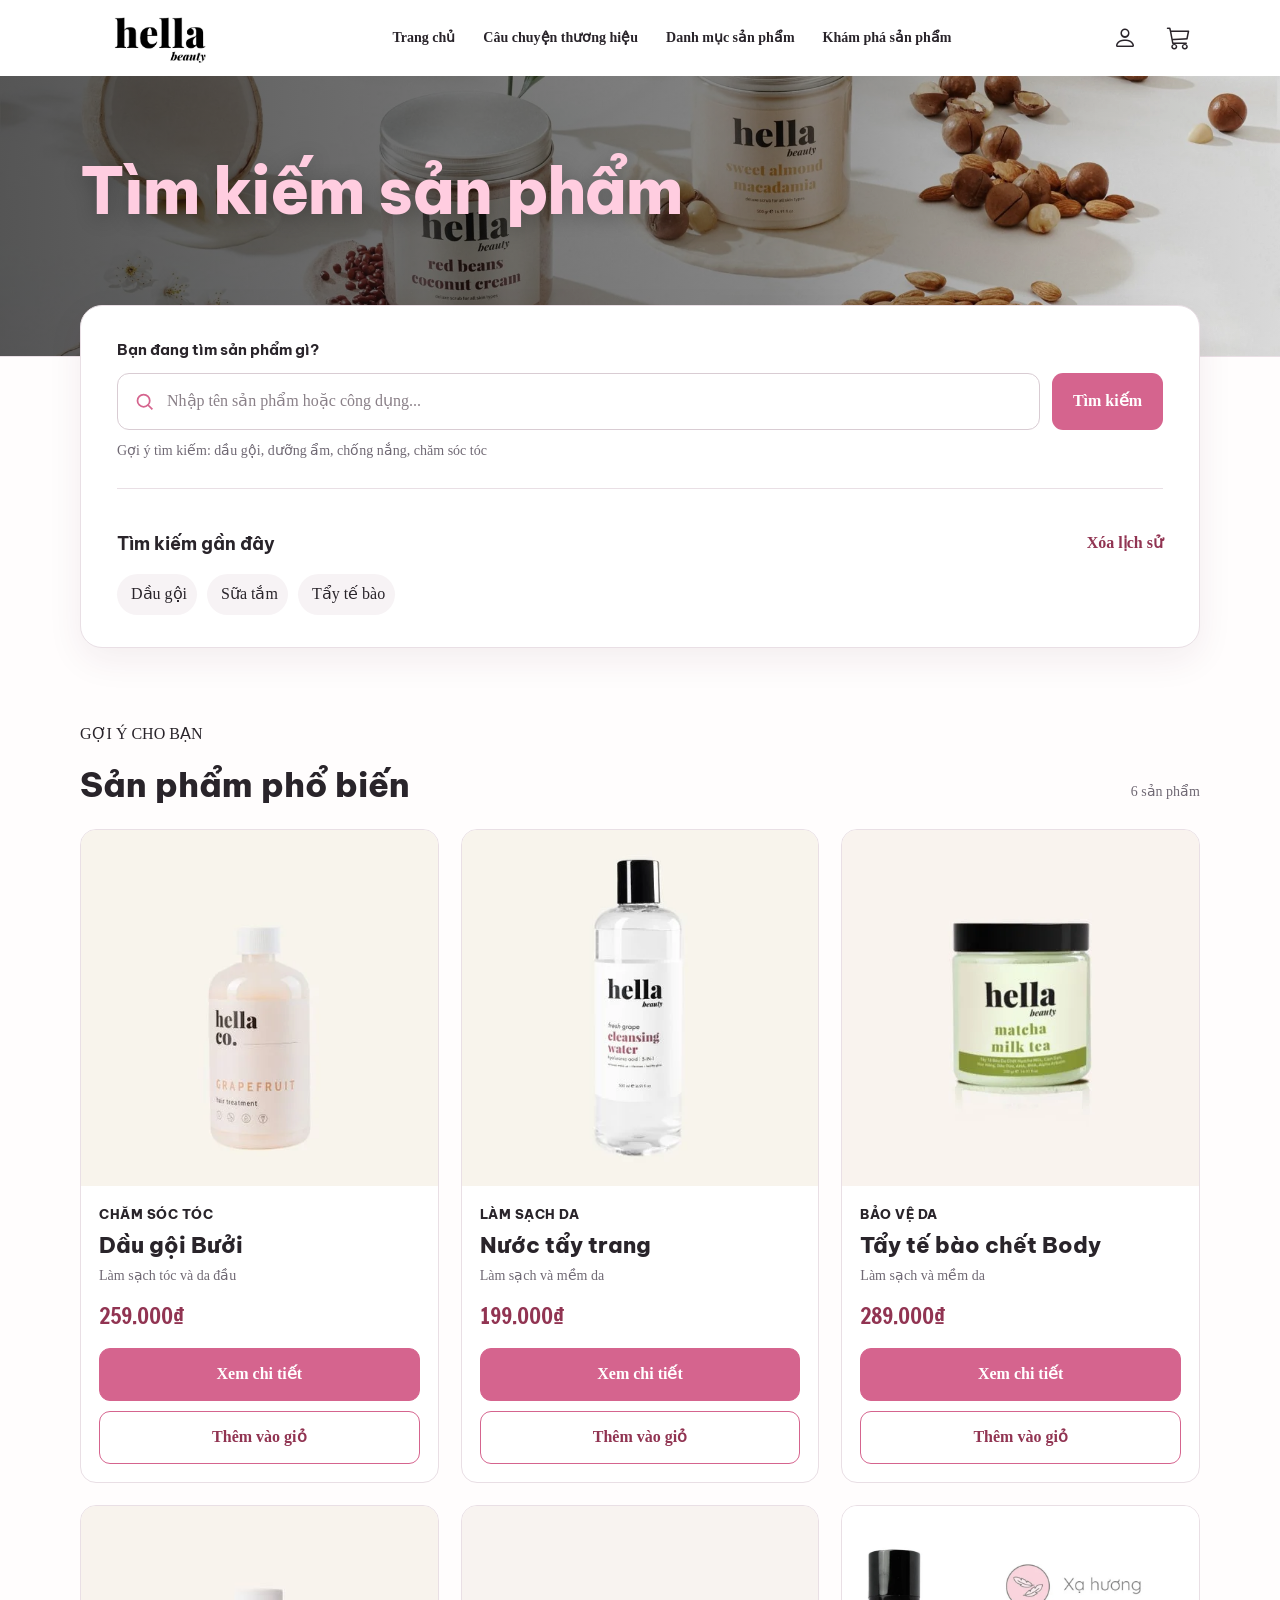
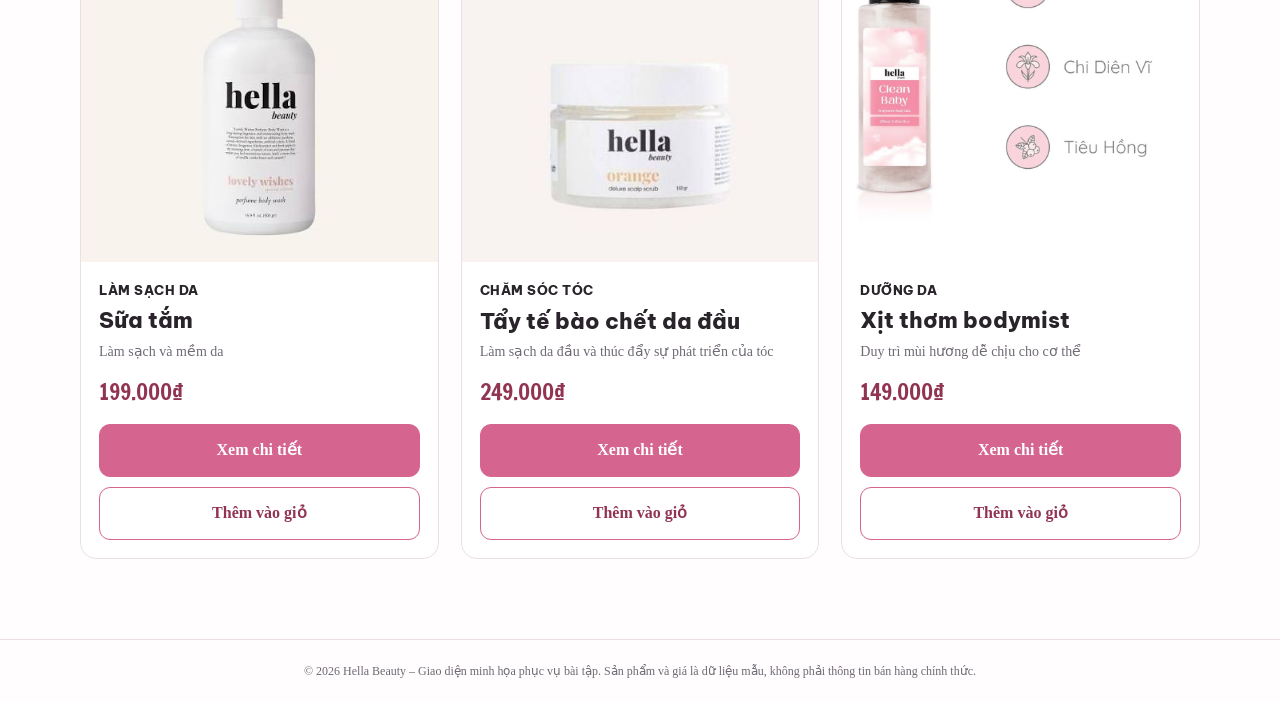
==== commit e0285a7f: "gg" ====
--- a/index.html
+++ b/index.html
@@ -13,7 +13,14 @@
   <link rel="preconnect" href="https://fonts.gstatic.com" crossorigin>
   <link href="https://fonts.googleapis.com/css2?family=Be+Vietnam+Pro:ital,wght@0,100;0,200;0,300;0,400;0,500;0,600;0,700;0,800;0,900;1,100;1,200;1,300;1,400;1,500;1,600;1,700;1,800;1,900&family=Francois+One&family=Playfair:ital,opsz,wght@0,5..1200,300..900;1,5..1200,300..900&display=swap" rel="stylesheet">
 </head>
-
+<script async src="https://www.googletagmanager.com/gtag/js?id=G-YVR5LSJ7M1"></script>
+<script>
+  window.dataLayer = window.dataLayer || [];
+  function gtag(){dataLayer.push(arguments);}
+  gtag('js', new Date());
+
+  gtag('config', 'G-YVR5LSJ7M1');
+</script>
 
 <body>
   <header class="site-header">
--- a/css/styles.css
+++ b/css/styles.css
@@ -1,13 +1,225 @@
-:root{--pink:#bf4e77;--pink-dark:#913452;--pink-light:#fff3f7;--ink:#29242a;--muted:#706974;--line:#e9dfe5;--white:#fff;--radius:16px;--shadow:0 12px 36px rgba(80,34,53,.07)}
-*{box-sizing:border-box}html{scroll-behavior:smooth}body{margin:0;font-family:system-ui,-apple-system,"Segoe UI",Roboto,Arial,sans-serif;color:var(--ink);background:#fffdfd;line-height:1.55}button,input{font:inherit}button{cursor:pointer}a{color:inherit;text-decoration:none}img{display:block;max-width:100%}[hidden]{display:none!important}.container{width:min(1120px,calc(100% - 40px));margin-inline:auto}.visually-hidden{position:absolute;width:1px;height:1px;padding:0;margin:-1px;overflow:hidden;clip:rect(0,0,0,0);white-space:nowrap;border:0}
-.site-header{background:white;border-bottom:1px solid var(--line)}.header-inner{min-height:76px;display:flex;justify-content:space-between;align-items:center;gap:20px}.brand{font-size:27px;font-weight:850;letter-spacing:-1.5px;white-space:nowrap}.brand span{color:var(--pink)}.brand small{font-size:9px;letter-spacing:1px;background:var(--pink-light);color:var(--pink-dark);padding:4px 6px;border-radius:6px;margin-left:7px;vertical-align:middle}.main-nav{display:flex;gap:26px;font-size:14px;font-weight:650}.main-nav a:hover{color:var(--pink)}
-.hero{text-align:center;background:linear-gradient(125deg,#fff5f8,#fffaf4);padding:58px 0 90px}.eyebrow{color:var(--pink-dark);font-size:12px;letter-spacing:2px;font-weight:800;margin:0 0 10px}.hero h1{font-size:clamp(30px,4.5vw,47px);line-height:1.15;letter-spacing:-1.5px;margin:0 0 15px}.hero-description{color:var(--muted);font-size:16px;margin:0}
-.search-section{margin-top:-52px;position:relative}.search-panel{padding:32px 36px;background:white;border:1px solid var(--line);border-radius:22px;box-shadow:var(--shadow)}.search-label{display:block;font-weight:750;margin-bottom:12px}.search-row{display:flex;gap:12px}.input-wrap{display:flex;align-items:center;gap:12px;border:1.5px solid #d9ccd3;border-radius:12px;padding:0 16px;min-width:0;flex:1;background:#fff}.input-wrap:focus-within{border-color:var(--pink);box-shadow:0 0 0 3px rgba(191,78,119,.15)}.search-icon{flex:none;color:var(--pink)}input[type=search]{width:100%;min-width:0;border:0;outline:0;padding:15px 0;background:transparent;color:var(--ink);font-size:16px}input::placeholder{color:#8a8088}.btn{border-radius:11px;padding:13px 20px;font-weight:750;border:1px solid transparent;transition:background .15s,color .15s,transform .15s}.btn:hover{transform:translateY(-1px)}.btn-primary{background:var(--pink);color:white}.btn-primary:hover{background:var(--pink-dark)}.btn-outline{border-color:var(--pink);color:var(--pink-dark);background:white;width:100%}.btn-outline:hover{background:var(--pink-light)}.hint{font-size:12px;color:var(--muted);margin:10px 0 0}.suggestions{margin-top:26px}.suggestions h3,.history-section h3{font-size:16px;margin:0 0 13px}.chip-list,.history-list{display:flex;gap:10px;flex-wrap:wrap}.chip{border-radius:100px;border:1px solid #e6c8d3;background:var(--pink-light);padding:9px 16px;color:var(--pink-dark);font-weight:650;font-size:14px}.chip:hover{background:#f8dce7}.history-section{border-top:1px solid var(--line);margin-top:26px;padding-top:24px}.section-heading-inline{display:flex;align-items:center;justify-content:space-between;gap:15px}.text-button{border:0;background:transparent;color:var(--pink-dark);font-weight:650;padding:4px 0}.text-button:hover{text-decoration:underline}.history-list{list-style:none;margin:0;padding:0}.history-item{display:flex;align-items:center;gap:2px;background:#f7f3f5;border-radius:100px}.history-query,.history-remove{border:0;background:transparent;padding:8px 10px;color:var(--ink)}.history-query{padding-left:14px}.history-remove{color:var(--pink-dark);font-size:20px;line-height:1;border-radius:50%}.history-query:hover{text-decoration:underline}
-.products-section{padding-top:58px;padding-bottom:80px}.products-heading-row{display:flex;justify-content:space-between;align-items:end;gap:20px;margin-bottom:22px}.products-heading-row h2{margin:0;font-size:clamp(25px,3vw,33px);letter-spacing:-.6px}.product-count{font-size:14px;color:var(--muted);margin:0 0 4px}.search-feedback{color:var(--muted);margin:-5px 0 15px;font-size:14px}.search-feedback:empty{display:none}.product-grid{display:grid;grid-template-columns:repeat(3,minmax(0,1fr));gap:22px}.product-card{border:1px solid var(--line);background:white;border-radius:var(--radius);overflow:hidden;display:flex;flex-direction:column;min-width:0;transition:box-shadow .2s,transform .2s}.product-card:hover{box-shadow:var(--shadow);transform:translateY(-3px)}.product-image{aspect-ratio:1/1;background:#fcf3f6}.product-image img{width:100%;height:100%;object-fit:cover}.product-info{padding:18px;display:flex;flex-direction:column;flex:1}.product-category{margin:0 0 5px;color:var(--pink-dark);font-size:11px;letter-spacing:1.2px;font-weight:750}.product-card h3{font-size:18px;line-height:1.35;margin:0 0 5px}.product-description{color:var(--muted);font-size:13px;margin:0 0 12px}.product-price{color:var(--pink-dark);font-weight:850;font-size:19px;margin:auto 0 15px}.empty-state{text-align:center;background:var(--pink-light);padding:45px 22px;border-radius:16px}.empty-state h3{margin:0 0 8px}.empty-state p{color:var(--muted);margin:0 0 18px}.site-footer{border-top:1px solid var(--line);padding:22px 0;color:var(--muted);text-align:center;font-size:12px}.site-footer p{margin:0}.toast{position:fixed;right:20px;bottom:20px;background:#333;color:white;border-radius:12px;padding:14px 20px;box-shadow:0 8px 25px #0002;z-index:20;font-size:14px}
-:focus-visible{outline:3px solid #a63760;outline-offset:3px}@media(min-width:1050px){.product-grid{grid-template-columns:repeat(3,minmax(0,1fr))}}@media(max-width:800px){.product-grid{grid-template-columns:repeat(2,minmax(0,1fr));gap:15px}.search-panel{padding:26px}.hero{padding:45px 0 85px}}@media(max-width:520px){.container{width:min(100% - 28px,1120px)}.header-inner{min-height:65px}.brand{font-size:23px}.main-nav{gap:12px;font-size:12px}.hero{padding:42px 0 75px}.hero-description{font-size:14px}.search-section{margin-top:-38px}.search-panel{padding:20px 16px;border-radius:16px}.search-row{flex-direction:column;gap:10px}.search-submit{width:100%}.suggestions{margin-top:22px}.chip{font-size:13px;padding:8px 12px}.products-section{padding-top:42px;padding-bottom:55px}.product-grid{gap:12px}.product-info{padding:12px}.product-card h3{font-size:15px}.product-description{font-size:12px}.product-price{font-size:16px;margin-bottom:12px}.product-action{font-size:12px;padding:10px 6px}.product-count{font-size:12px}}
-@media(prefers-reduced-motion:reduce){html{scroll-behavior:auto}*,*:before,*:after{transition:none!important}}
-
-.product-details{width:100%;margin-bottom:8px}.product-modal{position:fixed;inset:0;z-index:30;display:grid;place-items:center;padding:20px;background:#21151dbb}.product-modal-panel{position:relative;width:min(100%,440px);padding:30px;background:white;border-radius:18px;box-shadow:var(--shadow)}.product-modal-panel h2{margin:0 0 10px}.product-modal-panel>p:not(.product-category):not(.product-price){color:var(--muted)}.product-modal-panel .product-price{margin:18px 0 0}.product-modal-close{position:absolute;top:12px;right:14px;border:0;background:transparent;font-size:28px;color:var(--muted)}
+:root{
+  --pink:#d5648e;
+  --pink-dark:#913452;
+  --pink-light:#fff3f7;
+  --ink:#29242a;
+  --muted:#706974;
+  --line:#e9dfe5;
+  --white:#fff;
+  --radius:16px;
+  --shadow:0 12px 36px rgba(80,34,53,.07);
+
+  --font-main: "Playfair Display", Georgia, serif;
+  --font-heading: "Be Vietnam Pro", sans-serif;
+  --font-price: "Francois One", sans-serif;
+}
+
+* { box-sizing: border-box; }
+html { scroll-behavior: smooth; }
+#san-pham {scroll-margin-top: 90px;}
+
+body {
+  margin: 0;
+  font-family: var(--font-main);
+  font-weight: 400;
+  font-size: 16px;
+  color: var(--ink);
+  background: #fffdfd;
+  line-height: 1.55;
+}
+
+button, input { font: inherit; }
+button { cursor: pointer; }
+
+a { color: inherit; text-decoration: none; }
+
+img { display: block; max-width: 100%; }
+
+
+[hidden] { display: none !important; }
+.container { width: min(1120px, calc(100% - 40px)); margin-inline: auto; }
+.visually-hidden {
+  position: absolute;
+  width: 1px;
+  height: 1px;
+  padding: 0;
+  margin: -1px;
+  overflow: hidden;
+  clip: rect(0, 0, 0, 0);
+  white-space: nowrap;
+  border: 0;
+}
+
+h1, h2, h3, h4, h5, h6 {
+  font-family: var(--font-heading);
+  font-weight: 700;
+}
+h1 { font-size: clamp(2.25rem, 5vw, 4rem); line-height: 1.15; }
+h2 { font-size: clamp(1.625rem, 3vw, 2.125rem); line-height: 1.3; }
+h3 { font-size: 1.125rem; line-height: 1.4; }
+
+
+/* Thanh điều hướng */
+.site-header{
+  background:white;
+  border-bottom:1px solid var(--line)
+}
+
+.header-inner{
+  min-height:76px;
+  display:flex;
+  justify-content:space-between;
+  align-items:center;
+  gap:20px;
+}
+.brand { display: inline-flex; align-items: center; flex: 0 0 auto; }
+.brand-logo { width: 160px; height: auto; max-height: 60px; object-fit: contain; }
+
+/* Danh sách điều hướng */
+.main-nav{
+  display:flex;
+  gap:12px 28px;
+  align-items: center;
+  justify-content: center;
+  min-width: 0;
+}
+.main-nav a {
+  font-size: 14px;
+  font-weight: 650;
+  white-space: nowrap;
+  text-decoration: none;
+  color: var(--ink);
+  transition: color 0.2s ease;
+}
+.main-nav a:hover{ color:var(--pink); }
+
+/* Icon tài khoản và giỏ hàng */
+.header-actions {
+  display: flex;
+  align-items: center;
+  justify-self: end;
+  gap: 12px;
+}
+.header-icon {
+  display: flex;
+  align-items: center;
+  justify-content: center;
+  width: 42px;
+  height: 42px;
+  color: var(--ink);
+  border-radius: 50%;
+  transition: background 0.2s, color 0.2s;
+}
+.header-icon i {
+  font-size: 24px;
+  line-height: 1;
+}
+.header-icon:hover {
+  color: var(--pink-dark);
+  background: var(--pink-light);
+}
+
+/* Tiêu đề trang */
+.hero {
+  position: relative;
+  z-index: 0;
+  min-height: 280px;
+  padding: 58px 0 90px;
+  overflow: hidden;
+  display: flex;
+  align-items: center;
+}
+
+/* Hình ảnh nền Hero Banner */
+.hero-banner-image {
+  position: absolute;
+  inset: 0;
+  width: 100%;
+  height: 100%;
+  object-fit: cover;
+  object-position: center;
+  z-index: 0;
+}
+
+/* Lớp phủ nhẹ giúp chữ dễ đọc */
+.hero::before {
+  content: "";
+  position: absolute;
+  inset: 0;
+  z-index: 1;
+  background:
+    linear-gradient(
+      90deg,
+      rgba(20, 20, 20, 0.72) 0%,
+      rgba(7, 7, 7, 0.48) 60%,
+      rgba(10, 10, 10, 0.18) 85%,
+      rgba(20, 20, 20, 0.10) 100%
+    );
+}
+
+
+/* Nội dung trên Banner */
+.hero-content,
+.hero > .container {
+  position: relative;
+  z-index: 2;
+}
+
+/* Tiêu đề */
+.hero h1 {
+  font-family: var(--font-heading);
+  font-size: clamp(36px, 5vw, 64px);
+  font-weight: 800;
+  line-height: 1.2;
+  color: #ffcde0;
+  letter-spacing: -1px;
+  margin: 0 0 18px;
+  text-shadow: 0 4px 20px rgba(0, 0, 0, 0.28);
+}
+
+/* KHU VỰC TÌM KIẾM SẢN PHẨM */
+.search-section{margin-top:-52px;position:relative;z-index: 10;}
+.search-panel{padding:32px 36px;background:white;border:1px solid var(--line);border-radius:22px;box-shadow:var(--shadow)}
+.search-label {
+  display:block;
+  font-family: var(--font-heading);
+  font-size: 15px;
+  font-weight: 700;
+  margin-bottom:12px
+}
+.search-row{display:flex;gap:12px}
+
+/* Nút Tìm kiếm điều hướng đến sản phẩm */
+.search-submit {
+  display: inline-flex;
+  align-items: center;
+  justify-content: center;
+  text-decoration: none;
+  white-space: nowrap;
+}
+
+/* Ô nhập từ khóa */
+.input-wrap{display:flex;align-items:center;gap:12px;border:1.5px solid #d9ccd3;border-radius:12px;padding:0 16px;min-width:0;flex:1;background:#fff}
+.input-wrap:focus-within{border-color:var(--pink);box-shadow:0 0 0 3px rgba(191,78,119,.15)}
+.search-icon{flex:none;color:var(--pink)}
+input[type="search"]{width:100%;min-width:0;border:0;outline:0;padding:15px 0;background:transparent;color:var(--ink);font-size:16px}
+input::placeholder{color:#8a8088}
+
+/* Gợi ý từ khóa bên dưới ô tìm kiếm */
+.hint {
+  font-size: 14px;
+  color: var(--muted);
+  margin: 10px 0 0;
+}
+
+/* Các nút bấm */
+.btn{border-radius:11px;padding:13px 20px;font-weight:750;border:1px solid transparent;transition:background .15s,color .15s,transform .15s}
+.btn:hover{transform:translateY(-1px)}
+.btn-primary{background:var(--pink);color:white}
+.btn-primary:hover{background:var(--pink-dark)}
+.btn-outline{border-color:var(--pink);color:var(--pink-dark);background:white;width:100%}
+.btn-outline:hover{background:var(--pink-light)}
+
 /* Nút xem chi tiết sản phẩm */
 .btn-detail {
   width: 100%;
@@ -21,16 +233,227 @@
   cursor: pointer;
   transition: background-color 0.2s ease;
 }
-
 .btn-detail:hover {
   background-color: var(--pink-dark);
 }
 
-/* Giao diện nút trên điện thoại */
+.suggestions{margin-top:26px}
+.history-section h3,
+.suggestions h3,
+.empty-state h3 {
+  font-family: var(--font-heading);
+  font-size: 18px;
+  font-weight: 700;
+}
+.chip-list,
+.history-list{display:flex;gap:10px;flex-wrap:wrap}
+.chip{border-radius:100px;border:1px solid #e6c8d3;background:var(--pink-light);padding:9px 16px;color:var(--pink-dark);font-weight:650;font-size:14px}
+.chip:hover{background:#f8dce7}
+
+/* Lịch sử tìm kiếm */
+.history-section{border-top:1px solid var(--line);margin-top:26px;padding-top:24px}
+.section-heading-inline{display:flex;align-items:center;justify-content:space-between;gap:15px}
+.text-button{border:0;background:transparent;color:var(--pink-dark);font-weight: 650;padding:4px 0}
+.text-button:hover{text-decoration:underline}
+.history-list{list-style:none;margin:0;padding:0}
+.history-item{display:flex;align-items:center;gap:2px;background:#f7f3f5;border-radius:100px}
+.history-query,
+.history-remove {
+  border: 0;
+  background: transparent;
+  padding: 8px 10px;
+  color: var(--ink);
+}
+.history-query {
+  padding-left: 14px;
+}
+.history-remove {
+  color: var(--pink-dark);
+  font-size: 14px;
+  line-height: 1;
+  border-radius: 100%;
+}
+.history-query:hover {
+  text-decoration: underline;
+}
+
+/* KHU VỰC DANH SÁCH SẢN PHẨM */
+.products-section {
+  padding-top: 58px;
+  padding-bottom: 80px;
+}
+
+.products-heading-row {
+  display: flex;
+  justify-content: space-between;
+  align-items: end;
+  gap: 20px;
+  margin-bottom: 22px;
+}
+
+.products-heading-row h2 {
+  font-family: var(--font-heading);
+  font-size: clamp(26px, 3vw, 34px);
+  font-weight: 800;
+  line-height: 1.3;
+  margin: 0;
+}
+
+
+.product-count {
+  font-size: 14px;
+  color: var(--muted);
+  margin: 0 0 4px;
+}
+
+.search-feedback {
+  color: var(--muted);
+  margin: -5px 0 15px;
+  font-size: 14px;
+}
+
+.search-feedback:empty {
+  display: none;
+}
+
+/* Lưới sản phẩm */
+
+.product-grid {
+  display: grid;
+  grid-template-columns: repeat(3, minmax(0, 1fr));
+  gap: 22px;
+}
+
+/* Thẻ sản phẩm */
+.product-card {
+  border: 1px solid var(--line);
+  background: white;
+  border-radius: var(--radius);
+  overflow: hidden;
+  display: flex;
+  flex-direction: column;
+  min-width: 0;
+  transition: box-shadow 0.2s, transform 0.2s;
+}
+
+.product-card:hover {
+  box-shadow: var(--shadow);
+  transform: translateY(-3px);
+}
+
+/* Hình ảnh sản phẩm */
+.product-image {
+  aspect-ratio: 1 / 1;
+  background: #fcf3f6;
+}
+
+.product-image img {
+  width: 100%;
+  height: 100%;
+  object-fit: cover;
+}
+
+/* Nội dung sản phẩm */
+.product-info {
+  padding: 18px;
+  display: flex;
+  flex-direction: column;
+  flex: 1;
+}
+
+.product-category {
+  font-family: var(--font-heading);
+  font-size: 13px;
+  font-weight: 800;
+  margin: 0 0 5px;
+  letter-spacing: 0.5px;
+}
+
+.product-card h3 {
+  font-family: var(--font-heading);
+  font-size: 22px;
+  font-weight: 800;
+  line-height: 1.4;
+  margin: 0 0 5px;
+}
+
+.product-description {
+  color: var(--muted);
+  font-size: 14px;
+  margin: 0 0 12px;
+}
+
+.product-price {
+  font-family: var(--font-price);
+  color: var(--pink-dark);
+  font-weight: 400;
+  font-size: 22px;
+  margin: auto 0 15px;
+}
+
+
+.product-details{width:100%;margin-bottom:8px}
+.product-modal{position:fixed;inset:0;z-index:30;display:grid;place-items:center;padding:20px;background:#21151dbb}
+.product-modal-panel{position:relative;width:min(100%,440px);padding:30px;background:white;border-radius:18px;box-shadow:var(--shadow)}
+.product-modal-panel h2{font-family:"Playfair Display",Georgia,serif;font-weight:700;margin:0 0 10px}
+.product-modal-panel>p:not(.product-category):not(.product-price){color:var(--muted)}
+.product-modal-panel .product-price{margin:18px 0 0}
+.product-modal-close{position:absolute;top:12px;right:14px;border:0;background:transparent;font-size:28px;color:var(--muted)}
+
+.site-footer {
+  border-top: 1px solid var(--line);
+  padding: 22px 0;
+  color: var(--muted);
+  text-align: center;
+  font-size: 12px;
+}
+
+.site-footer p {
+  margin: 0;
+}
+
+.toast {
+  position: fixed;
+  right: 20px;
+  bottom: 20px;
+  background: #333;
+  color: white;
+  border-radius: 12px;
+  padding: 14px 20px;
+  box-shadow: 0 8px 25px #0002;
+  z-index: 20;
+  font-size: 14px;
+}
+
+:focus-visible {
+  outline: 3px solid #a63760;
+  outline-offset: 3px;
+}
+
+/* =========================================================
+   RESPONSIVE - DANH SÁCH SẢN PHẨM
+   Desktop > 900px: 3 cột | Tablet & Mobile <= 900px: 2 cột
+   ========================================================= */
+
+/* Máy tính bảng: từ 900px trở xuống */
+@media (max-width: 900px) {
+  .product-grid {
+    grid-template-columns: repeat(2, minmax(0, 1fr));
+    gap: 16px;
+  }
+
+  .product-info { padding: 12px; }
+  .product-category { font-size: 11px; }
+  .product-card h3 { font-size: 16px; line-height: 1.35; }
+  .product-description { font-size: 12px; }
+  .product-price { font-size: 18px; }
+  .product-card .btn { padding: 10px 6px; font-size: 12px; }
+  .product-details { font-size: 12px; padding: 10px 6px; margin-bottom: 8px; }
+}
+
+/* Điện thoại: từ 520px trở xuống */
 @media (max-width: 520px) {
-  .product-details {
-    font-size: 12px;
-    padding: 10px 6px;
-    margin-bottom: 8px;
+  .product-grid {
+    gap: 12px;
   }
 }
